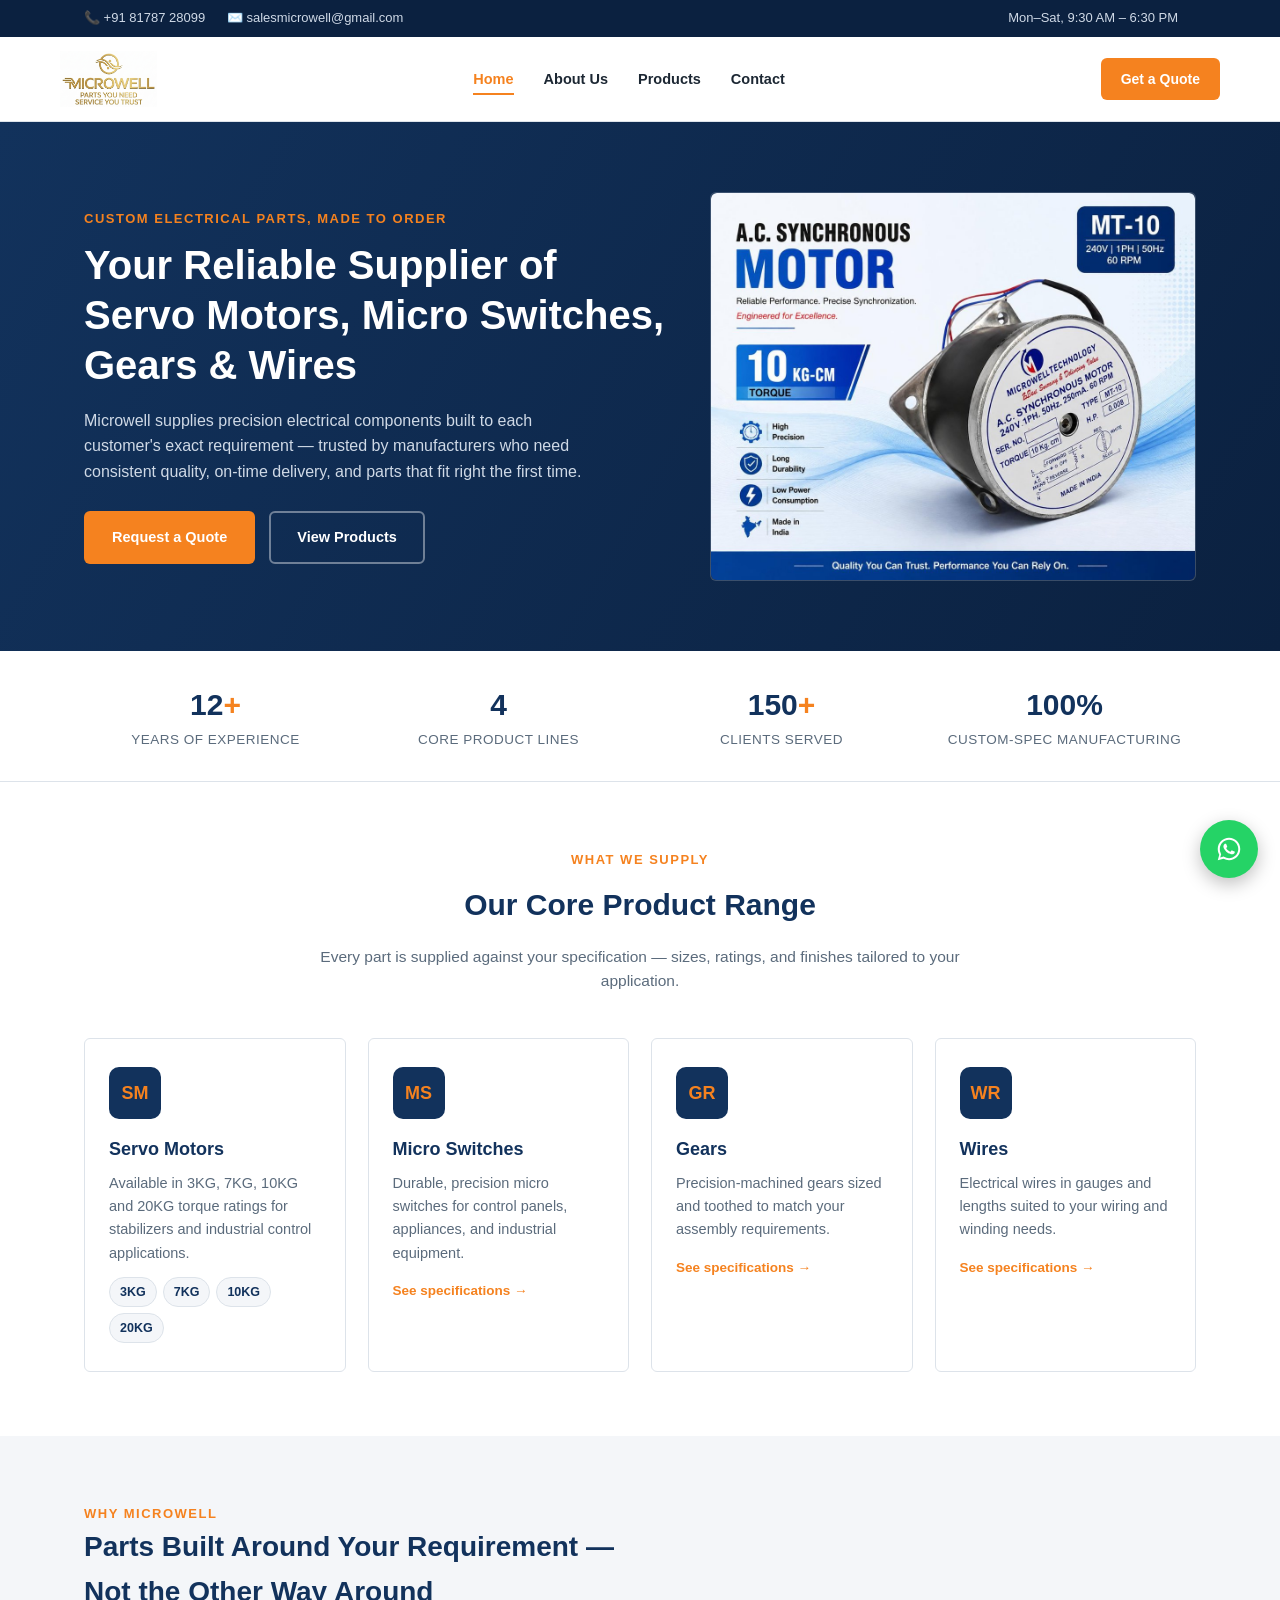
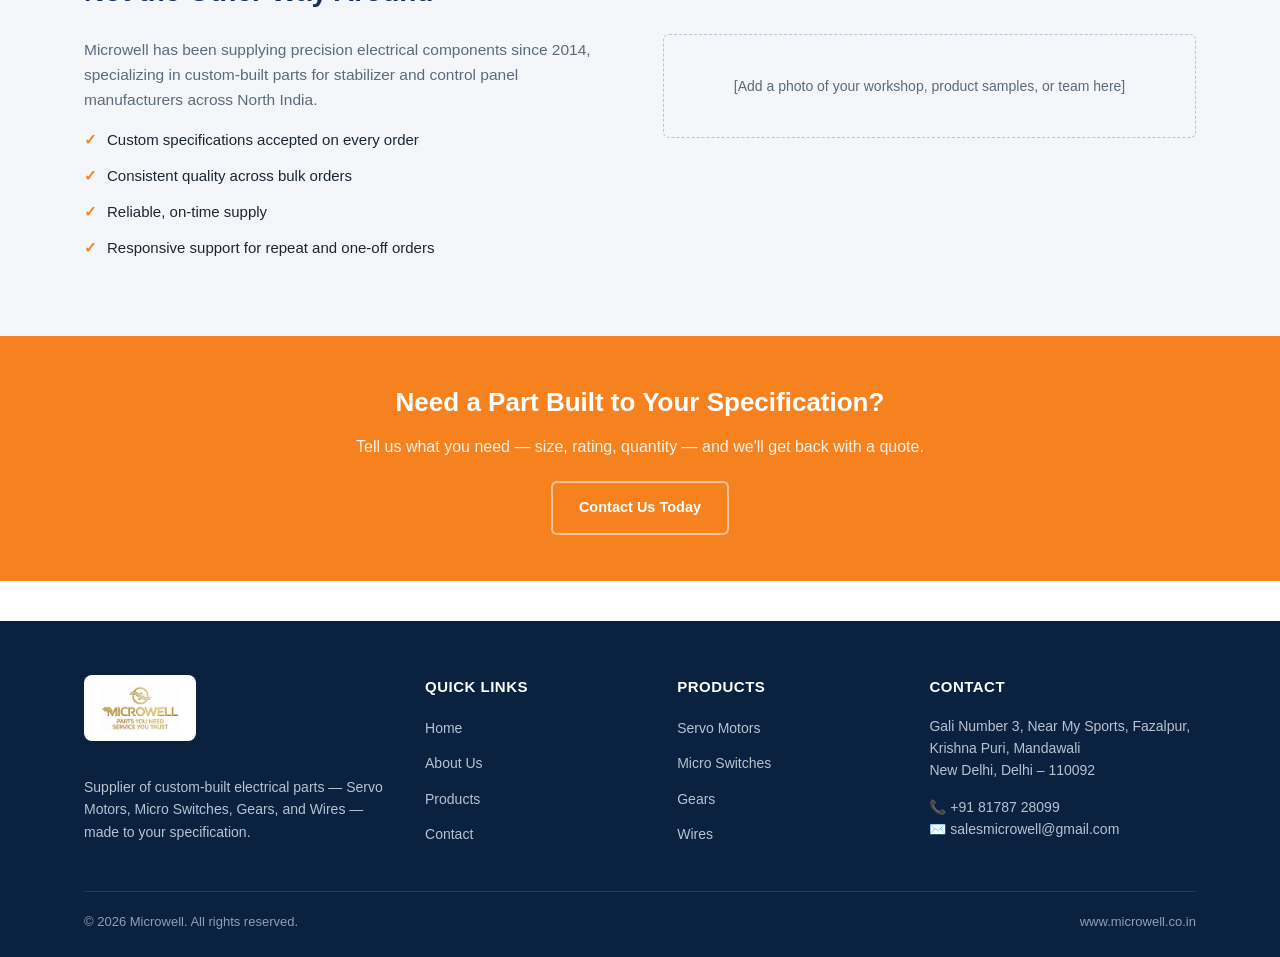
==== index.html @ 6fc6703a "Extract website files from archive to repository root" ====
<!DOCTYPE html>
<html lang="en">
<head>
<meta charset="UTF-8">
<meta name="viewport" content="width=device-width, initial-scale=1.0">
<title>Microwell | Supplier of Servo Motors, Micro Switches, Gears &amp; Wires</title>
<meta name="description" content="Microwell supplies electrical parts — Servo Motors (3KG/7KG/10KG/20KG), Micro Switches, Gears and Wires — built to your specification.">
<link rel="stylesheet" href="style.css">
<link rel="icon" href="assets/logo.png" type="image/png">
</head>
<body>

<div class="topbar">
  <div class="wrap">
    <div class="contact-bits">
      <span>📞 +91 81787 28099</span>
      <span>✉️ salesmicrowell@gmail.com</span>
    </div>
    <div class="contact-bits">
      <span>Mon–Sat, 9:30 AM – 6:30 PM</span>
    </div>
  </div>
</div>

<header class="site-header">
  <div class="wrap nav-row">
    <a href="index.html" class="logo-link"><img src="assets/logo.png" alt="Microwell — Parts You Need, Service You Trust" class="logo-img"></a>
    <nav class="main-nav">
      <ul>
        <li><a href="index.html" class="active">Home</a></li>
        <li><a href="about.html">About Us</a></li>
        <li><a href="products.html">Products</a></li>
        <li><a href="contact.html">Contact</a></li>
      </ul>
    </nav>
    <a href="contact.html" class="nav-cta">Get a Quote</a>
    <button class="menu-toggle" aria-label="Menu">&#9776;</button>
  </div>
</header>

<section class="hero">
  <div class="wrap">
    <div class="hero-text">
      <span class="eyebrow">Custom Electrical Parts, Made to Order</span>
      <h1>Your Reliable Supplier of Servo Motors, Micro Switches, Gears &amp; Wires</h1>
      <p>Microwell supplies precision electrical components built to each customer's exact requirement — trusted by manufacturers who need consistent quality, on-time delivery, and parts that fit right the first time.</p>
      <div class="btn-row">
        <a href="contact.html" class="btn btn-primary">Request a Quote</a>
        <a href="products.html" class="btn btn-outline">View Products</a>
      </div>
    </div>
    <div class="hero-visual">
      <img src="assets/products/servo-10kg.jpg" alt="Microwell 10 KG A.C. Synchronous Servo Motor">
    </div>
  </div>
</section>

<div class="stats">
  <div class="wrap">
    <div class="stat">
      <div class="num">12<span>+</span></div>
      <div class="label">Years of Experience</div>
    </div>
    <div class="stat">
      <div class="num">4</div>
      <div class="label">Core Product Lines</div>
    </div>
    <div class="stat">
      <div class="num">150<span>+</span></div>
      <div class="label">Clients Served</div>
    </div>
    <div class="stat">
      <div class="num">100%</div>
      <div class="label">Custom-Spec Manufacturing</div>
    </div>
  </div>
</div>

<section>
  <div class="wrap">
    <div class="section-head">
      <span class="eyebrow">What We Supply</span>
      <h2>Our Core Product Range</h2>
      <p>Every part is supplied against your specification — sizes, ratings, and finishes tailored to your application.</p>
    </div>
    <div class="grid-4">
      <div class="card">
        <div class="icon">SM</div>
        <h3>Servo Motors</h3>
        <p>Available in 3KG, 7KG, 10KG and 20KG torque ratings for stabilizers and industrial control applications.</p>
        <div class="tag-row">
          <span class="tag">3KG</span><span class="tag">7KG</span><span class="tag">10KG</span><span class="tag">20KG</span>
        </div>
      </div>
      <div class="card">
        <div class="icon">MS</div>
        <h3>Micro Switches</h3>
        <p>Durable, precision micro switches for control panels, appliances, and industrial equipment.</p>
        <a href="products.html" class="card-link">See specifications →</a>
      </div>
      <div class="card">
        <div class="icon">GR</div>
        <h3>Gears</h3>
        <p>Precision-machined gears sized and toothed to match your assembly requirements.</p>
        <a href="products.html" class="card-link">See specifications →</a>
      </div>
      <div class="card">
        <div class="icon">WR</div>
        <h3>Wires</h3>
        <p>Electrical wires in gauges and lengths suited to your wiring and winding needs.</p>
        <a href="products.html" class="card-link">See specifications →</a>
      </div>
    </div>
  </div>
</section>

<section class="alt">
  <div class="wrap two-col">
    <div>
      <span class="eyebrow">Why Microwell</span>
      <h2>Parts Built Around Your Requirement — Not the Other Way Around</h2>
      <p style="color:var(--text-muted); font-size:15.5px;">Microwell has been supplying precision electrical components since 2014, specializing in custom-built parts for stabilizer and control panel manufacturers across North India.</p>
      <ul class="check-list">
        <li><span class="bullet">✓</span> Custom specifications accepted on every order</li>
        <li><span class="bullet">✓</span> Consistent quality across bulk orders</li>
        <li><span class="bullet">✓</span> Reliable, on-time supply</li>
        <li><span class="bullet">✓</span> Responsive support for repeat and one-off orders</li>
      </ul>
    </div>
    <div class="placeholder-box">
      [Add a photo of your workshop, product samples, or team here]
    </div>
  </div>
</section>

<div class="cta-band">
  <div class="wrap">
    <h2>Need a Part Built to Your Specification?</h2>
    <p>Tell us what you need — size, rating, quantity — and we'll get back with a quote.</p>
    <a href="contact.html" class="btn btn-outline">Contact Us Today</a>
  </div>
</div>

<footer class="site-footer">
  <div class="wrap">
    <div class="footer-grid">
      <div>
        <div class="footer-logo-box"><img src="assets/logo.png" alt="Microwell logo"></div>
        <p>Supplier of custom-built electrical parts — Servo Motors, Micro Switches, Gears, and Wires — made to your specification.</p>
      </div>
      <div>
        <h4>Quick Links</h4>
        <ul>
          <li><a href="index.html">Home</a></li>
          <li><a href="about.html">About Us</a></li>
          <li><a href="products.html">Products</a></li>
          <li><a href="contact.html">Contact</a></li>
        </ul>
      </div>
      <div>
        <h4>Products</h4>
        <ul>
          <li><a href="products.html#servo-motor">Servo Motors</a></li>
          <li><a href="products.html#micro-switch">Micro Switches</a></li>
          <li><a href="products.html#gear">Gears</a></li>
          <li><a href="products.html#wire">Wires</a></li>
        </ul>
      </div>
      <div>
        <h4>Contact</h4>
        <p>Gali Number 3, Near My Sports, Fazalpur, Krishna Puri, Mandawali<br>New Delhi, Delhi – 110092</p>
        <p>📞 +91 81787 28099<br>✉️ salesmicrowell@gmail.com</p>
      </div>
    </div>
    <div class="footer-bottom">
      <span>© <span id="year"></span> Microwell. All rights reserved.</span>
      <span>www.microwell.co.in</span>
    </div>
  </div>
</footer>

<!-- WhatsApp click-to-chat: replace 918178728099 with your number (country code + number, no + or spaces) -->
<a href="https://wa.me/918178728099?text=Hi%20Microwell%2C%20I%27d%20like%20to%20enquire%20about%20your%20parts" class="whatsapp-float" target="_blank" rel="noopener" aria-label="Chat on WhatsApp">
  <svg viewBox="0 0 32 32" fill="#ffffff" xmlns="http://www.w3.org/2000/svg"><path d="M16.04 4C9.4 4 4 9.37 4 16c0 2.13.56 4.2 1.62 6.02L4 28l6.15-1.6A11.94 11.94 0 0016.04 28C22.68 28 28 22.63 28 16S22.68 4 16.04 4zm0 21.8c-1.9 0-3.75-.51-5.37-1.47l-.38-.22-3.65.95.98-3.56-.25-.37A9.77 9.77 0 016.2 16c0-5.42 4.42-9.83 9.85-9.83S25.9 10.58 25.9 16s-4.42 9.8-9.86 9.8zm5.4-7.36c-.3-.15-1.75-.86-2.02-.96-.27-.1-.47-.15-.67.15-.2.3-.77.96-.94 1.16-.17.2-.35.22-.65.07-.3-.15-1.24-.46-2.36-1.46-.87-.78-1.46-1.74-1.63-2.04-.17-.3-.02-.46.13-.6.13-.13.3-.35.45-.52.15-.17.2-.3.3-.5.1-.2.05-.37-.02-.52-.08-.15-.67-1.62-.92-2.22-.24-.58-.49-.5-.67-.51h-.57c-.2 0-.52.07-.79.37-.27.3-1.04 1.02-1.04 2.48s1.07 2.87 1.22 3.07c.15.2 2.1 3.2 5.08 4.49.71.31 1.26.49 1.69.63.71.23 1.36.2 1.87.12.57-.08 1.75-.71 2-1.4.25-.68.25-1.27.17-1.4-.07-.13-.27-.2-.57-.35z"/></svg>
</a>

<script>document.getElementById('year').textContent = new Date().getFullYear();</script>
</body>
</html>
---- style.css ----
/* ==========================================================================
   Microwell — shared stylesheet
   Palette: deep industrial blue + safety orange accent (Servokon-style)
   ========================================================================== */

:root {
  --navy: #12325c;
  --navy-dark: #0b2140;
  --orange: #f5821f;
  --orange-dark: #d76c0f;
  --gray-bg: #f4f6f9;
  --gray-border: #dde3ea;
  --text-dark: #1c2733;
  --text-muted: #5b6b7c;
  --white: #ffffff;
  --radius: 6px;
  --max-width: 1160px;
}

* { box-sizing: border-box; }

html { scroll-behavior: smooth; }

body {
  margin: 0;
  font-family: "Segoe UI", Arial, Helvetica, sans-serif;
  color: var(--text-dark);
  background: var(--white);
  line-height: 1.6;
}

a { text-decoration: none; color: inherit; }
img { max-width: 100%; display: block; }
ul { margin: 0; padding: 0; list-style: none; }

.wrap {
  max-width: var(--max-width);
  margin: 0 auto;
  padding: 0 24px;
}

/* ---------- Top bar ---------- */
.topbar {
  background: var(--navy-dark);
  color: #cfd9e6;
  font-size: 13px;
}
.topbar .wrap {
  display: flex;
  justify-content: space-between;
  align-items: center;
  padding-top: 8px;
  padding-bottom: 8px;
  flex-wrap: wrap;
  gap: 6px;
}
.topbar a { color: #cfd9e6; }
.topbar a:hover { color: var(--orange); }
.topbar .contact-bits span { margin-right: 18px; white-space: nowrap; }

/* ---------- Header / Nav ---------- */
header.site-header {
  background: var(--white);
  border-bottom: 1px solid var(--gray-border);
  position: sticky;
  top: 0;
  z-index: 50;
}
.nav-row {
  display: flex;
  align-items: center;
  justify-content: space-between;
  padding: 14px 0;
}
.logo {
  font-size: 26px;
  font-weight: 800;
  color: var(--navy);
  letter-spacing: 0.5px;
}
.logo span { color: var(--orange); }
.logo small {
  display: block;
  font-size: 11px;
  font-weight: 400;
  letter-spacing: 1.5px;
  color: var(--text-muted);
  text-transform: uppercase;
}
.logo-link { display: block; line-height: 0; }
.logo-img { height: 56px; width: auto; }
@media (max-width: 500px) {
  .logo-img { height: 44px; }
}
nav.main-nav ul {
  display: flex;
  gap: 30px;
}
nav.main-nav a {
  font-weight: 600;
  font-size: 14.5px;
  color: var(--text-dark);
  padding: 6px 0;
  border-bottom: 2px solid transparent;
}
nav.main-nav a:hover,
nav.main-nav a.active {
  color: var(--orange);
  border-bottom-color: var(--orange);
}
.nav-cta {
  background: var(--orange);
  color: var(--white) !important;
  padding: 10px 20px;
  border-radius: var(--radius);
  font-weight: 700;
  font-size: 14px;
}
.nav-cta:hover { background: var(--orange-dark); color: var(--white) !important; }

.menu-toggle {
  display: none;
  font-size: 26px;
  background: none;
  border: none;
  cursor: pointer;
  color: var(--navy);
}

/* ---------- Hero ---------- */
.hero {
  background: linear-gradient(120deg, var(--navy) 0%, var(--navy-dark) 100%);
  color: var(--white);
  padding: 70px 0;
}
.hero .wrap {
  display: flex;
  align-items: center;
  gap: 40px;
  flex-wrap: wrap;
}
.hero-text { flex: 1 1 420px; }
.hero-text .eyebrow {
  color: var(--orange);
  font-weight: 700;
  letter-spacing: 1.5px;
  text-transform: uppercase;
  font-size: 13px;
  margin-bottom: 10px;
  display: block;
}
.hero-text h1 {
  font-size: 40px;
  line-height: 1.25;
  margin: 0 0 18px;
}
.hero-text p {
  color: #cfd9e6;
  font-size: 16px;
  max-width: 520px;
  margin-bottom: 26px;
}
.btn-row { display: flex; gap: 14px; flex-wrap: wrap; }
.btn {
  display: inline-block;
  padding: 13px 26px;
  border-radius: var(--radius);
  font-weight: 700;
  font-size: 14.5px;
  border: 2px solid transparent;
}
.btn-primary { background: var(--orange); color: var(--white); }
.btn-primary:hover { background: var(--orange-dark); }
.btn-outline { border-color: #ffffff66; color: var(--white); }
.btn-outline:hover { border-color: var(--white); background: #ffffff14; }

.hero-visual {
  flex: 1 1 320px;
  background: #ffffff10;
  border: 1px solid #ffffff22;
  border-radius: var(--radius);
  padding: 30px;
  min-height: 220px;
  display: flex;
  align-items: center;
  justify-content: center;
  text-align: center;
  color: #cfd9e6;
  font-size: 14px;
}

/* ---------- Stats strip ---------- */
.stats {
  background: var(--white);
  border-bottom: 1px solid var(--gray-border);
}
.stats .wrap {
  display: flex;
  flex-wrap: wrap;
  gap: 20px;
  padding: 30px 24px;
}
.stat {
  flex: 1 1 200px;
  text-align: center;
}
.stat .num {
  font-size: 30px;
  font-weight: 800;
  color: var(--navy);
}
.stat .num span { color: var(--orange); }
.stat .label {
  font-size: 13.5px;
  color: var(--text-muted);
  text-transform: uppercase;
  letter-spacing: 0.5px;
}

/* ---------- Sections ---------- */
section { padding: 64px 0; }
section.alt { background: var(--gray-bg); }

.section-head { text-align: center; max-width: 640px; margin: 0 auto 44px; }
.section-head .eyebrow {
  color: var(--orange);
  font-weight: 700;
  letter-spacing: 1.5px;
  text-transform: uppercase;
  font-size: 13px;
}
.section-head h2 {
  font-size: 30px;
  color: var(--navy);
  margin: 10px 0 12px;
}
.section-head p { color: var(--text-muted); font-size: 15.5px; }

/* ---------- Product cards ---------- */
.grid-4 {
  display: grid;
  grid-template-columns: repeat(4, 1fr);
  gap: 22px;
}
.grid-3 {
  display: grid;
  grid-template-columns: repeat(3, 1fr);
  gap: 22px;
}
.grid-2 {
  display: grid;
  grid-template-columns: repeat(2, 1fr);
  gap: 22px;
}
@media (max-width: 900px) {
  .grid-4 { grid-template-columns: repeat(2, 1fr); }
  .grid-3 { grid-template-columns: repeat(2, 1fr); }
}
@media (max-width: 600px) {
  .grid-4, .grid-3, .grid-2 { grid-template-columns: 1fr; }
}

.card {
  background: var(--white);
  border: 1px solid var(--gray-border);
  border-radius: var(--radius);
  padding: 28px 24px;
  transition: box-shadow .2s, transform .2s;
}
.card:hover {
  box-shadow: 0 10px 24px rgba(18,50,92,0.10);
  transform: translateY(-3px);
}
.card .icon {
  width: 52px;
  height: 52px;
  border-radius: 10px;
  background: var(--navy);
  color: var(--orange);
  font-weight: 800;
  font-size: 18px;
  display: flex;
  align-items: center;
  justify-content: center;
  margin-bottom: 16px;
}
.card h3 { color: var(--navy); font-size: 18px; margin: 0 0 8px; }
.card p { color: var(--text-muted); font-size: 14.5px; margin: 0 0 12px; }
.card .tag-row { display: flex; flex-wrap: wrap; gap: 6px; }
.tag {
  background: var(--gray-bg);
  border: 1px solid var(--gray-border);
  color: var(--navy);
  font-size: 12.5px;
  font-weight: 700;
  padding: 4px 10px;
  border-radius: 999px;
}
.card a.card-link {
  font-weight: 700;
  color: var(--orange);
  font-size: 13.5px;
}

/* ---------- Two column (story / about) ---------- */
.two-col {
  display: flex;
  gap: 46px;
  align-items: center;
  flex-wrap: wrap;
}
.two-col > div { flex: 1 1 380px; }
.two-col h2 { color: var(--navy); font-size: 28px; margin-top: 0; }
.two-col .eyebrow {
  color: var(--orange);
  font-weight: 700;
  letter-spacing: 1.5px;
  text-transform: uppercase;
  font-size: 13px;
}
.check-list li {
  display: flex;
  gap: 10px;
  margin-bottom: 12px;
  color: var(--text-dark);
  font-size: 15px;
}
.check-list li .bullet {
  color: var(--orange);
  font-weight: 900;
}
.placeholder-box {
  background: var(--gray-bg);
  border: 1px dashed #b9c4d1;
  border-radius: var(--radius);
  padding: 40px 20px;
  text-align: center;
  color: var(--text-muted);
  font-size: 14px;
}
.placeholder-box img,
.hero-visual img {
  width: 100%;
  height: auto;
  display: block;
  border-radius: var(--radius);
}
.hero-visual { padding: 0; overflow: hidden; min-height: 0; }

/* ---------- Servo motor photo gallery ---------- */
.photo-gallery {
  display: grid;
  grid-template-columns: repeat(4, 1fr);
  gap: 18px;
  margin-top: 26px;
}
@media (max-width: 900px) {
  .photo-gallery { grid-template-columns: repeat(2, 1fr); }
}
@media (max-width: 600px) {
  .photo-gallery { grid-template-columns: 1fr; }
}
.photo-card {
  background: var(--white);
  border: 1px solid var(--gray-border);
  border-radius: var(--radius);
  overflow: hidden;
  text-align: center;
}
.photo-card img { width: 100%; height: 150px; object-fit: cover; display: block; }
.photo-card p {
  margin: 0;
  padding: 10px 8px;
  font-size: 13.5px;
  font-weight: 700;
  color: var(--navy);
}
.photo-card-pending {
  border-style: dashed;
  border-color: #b9c4d1;
  display: flex;
  align-items: center;
  justify-content: center;
  min-height: 150px;
}
.photo-card-pending p {
  color: var(--text-muted);
  font-weight: 400;
  font-style: italic;
}

/* ---------- Table (specs) ---------- */
table.specs {
  width: 100%;
  border-collapse: collapse;
  background: var(--white);
  border: 1px solid var(--gray-border);
  border-radius: var(--radius);
  overflow: hidden;
}
table.specs th, table.specs td {
  padding: 12px 16px;
  border-bottom: 1px solid var(--gray-border);
  text-align: left;
  font-size: 14.5px;
}
table.specs th {
  background: var(--navy);
  color: var(--white);
  font-weight: 700;
}
table.specs tr:last-child td { border-bottom: none; }
table.specs tr:nth-child(even) td { background: var(--gray-bg); }

/* ---------- CTA band ---------- */
.cta-band {
  background: var(--orange);
  color: var(--white);
  text-align: center;
  padding: 46px 0;
}
.cta-band h2 { margin: 0 0 10px; font-size: 26px; }
.cta-band p { margin: 0 0 22px; color: #fff2e5; }
.cta-band .btn-outline { border-color: #ffffff88; color: var(--white); }

/* ---------- Contact ---------- */
.contact-grid {
  display: grid;
  grid-template-columns: 1fr 1.2fr;
  gap: 36px;
}
@media (max-width: 850px) {
  .contact-grid { grid-template-columns: 1fr; }
}
.contact-info .item {
  display: flex;
  gap: 14px;
  margin-bottom: 22px;
}
.contact-info .item .ic {
  width: 42px;
  height: 42px;
  border-radius: 8px;
  background: var(--navy);
  color: var(--orange);
  display: flex;
  align-items: center;
  justify-content: center;
  font-weight: 800;
  flex-shrink: 0;
}
.contact-info .item h4 { margin: 0 0 4px; color: var(--navy); font-size: 15px; }
.contact-info .item p { margin: 0; color: var(--text-muted); font-size: 14.5px; }

form.enquiry {
  background: var(--white);
  border: 1px solid var(--gray-border);
  border-radius: var(--radius);
  padding: 26px;
}
form.enquiry .row { display: flex; gap: 16px; flex-wrap: wrap; margin-bottom: 16px; }
form.enquiry .field { flex: 1 1 200px; display: flex; flex-direction: column; gap: 6px; }
form.enquiry label { font-size: 13.5px; font-weight: 700; color: var(--navy); }
form.enquiry input, form.enquiry select, form.enquiry textarea {
  padding: 11px 12px;
  border: 1px solid var(--gray-border);
  border-radius: var(--radius);
  font-size: 14.5px;
  font-family: inherit;
}
form.enquiry textarea { resize: vertical; min-height: 110px; }
form.enquiry .note {
  font-size: 12.5px;
  color: var(--text-muted);
  margin-top: 4px;
}

.map-box {
  border: 1px solid var(--gray-border);
  border-radius: var(--radius);
  overflow: hidden;
  margin-top: 26px;
}
.map-box iframe { width: 100%; height: 280px; border: 0; display: block; }

/* ---------- Footer ---------- */
footer.site-footer {
  background: var(--navy-dark);
  color: #b7c3d1;
  padding: 54px 0 24px;
  margin-top: 40px;
}
.footer-grid {
  display: grid;
  grid-template-columns: 1.4fr 1fr 1fr 1.2fr;
  gap: 30px;
  margin-bottom: 34px;
}
@media (max-width: 850px) {
  .footer-grid { grid-template-columns: 1fr 1fr; }
}
@media (max-width: 500px) {
  .footer-grid { grid-template-columns: 1fr; }
}
.footer-grid h4 {
  color: var(--white);
  font-size: 15px;
  margin: 0 0 16px;
  text-transform: uppercase;
  letter-spacing: 0.5px;
}
.footer-grid p, .footer-grid a { font-size: 14px; color: #b7c3d1; }
.footer-grid li { margin-bottom: 10px; }
.footer-grid a:hover { color: var(--orange); }
.footer-logo { font-size: 22px; font-weight: 800; color: var(--white); margin-bottom: 14px; }
.footer-logo span { color: var(--orange); }
.footer-logo-box {
  display: inline-block;
  background: var(--white);
  padding: 10px 16px;
  border-radius: 8px;
  margin-bottom: 14px;
  line-height: 0;
}
.footer-logo-box img { height: 46px; width: auto; }
.footer-bottom {
  border-top: 1px solid #ffffff1a;
  padding-top: 20px;
  display: flex;
  justify-content: space-between;
  flex-wrap: wrap;
  gap: 10px;
  font-size: 13px;
  color: #8fa0b3;
}

@media (max-width: 850px) {
  nav.main-nav { display: none; }
  .menu-toggle { display: block; }
  .nav-row { flex-wrap: wrap; }
}

/* ---------- WhatsApp floating button ---------- */
.whatsapp-float {
  position: fixed;
  right: 22px;
  bottom: 22px;
  width: 58px;
  height: 58px;
  background: #25D366;
  border-radius: 50%;
  display: flex;
  align-items: center;
  justify-content: center;
  box-shadow: 0 6px 18px rgba(0,0,0,0.25);
  z-index: 100;
  transition: transform .15s;
}
.whatsapp-float:hover { transform: scale(1.06); }
.whatsapp-float svg { width: 30px; height: 30px; }
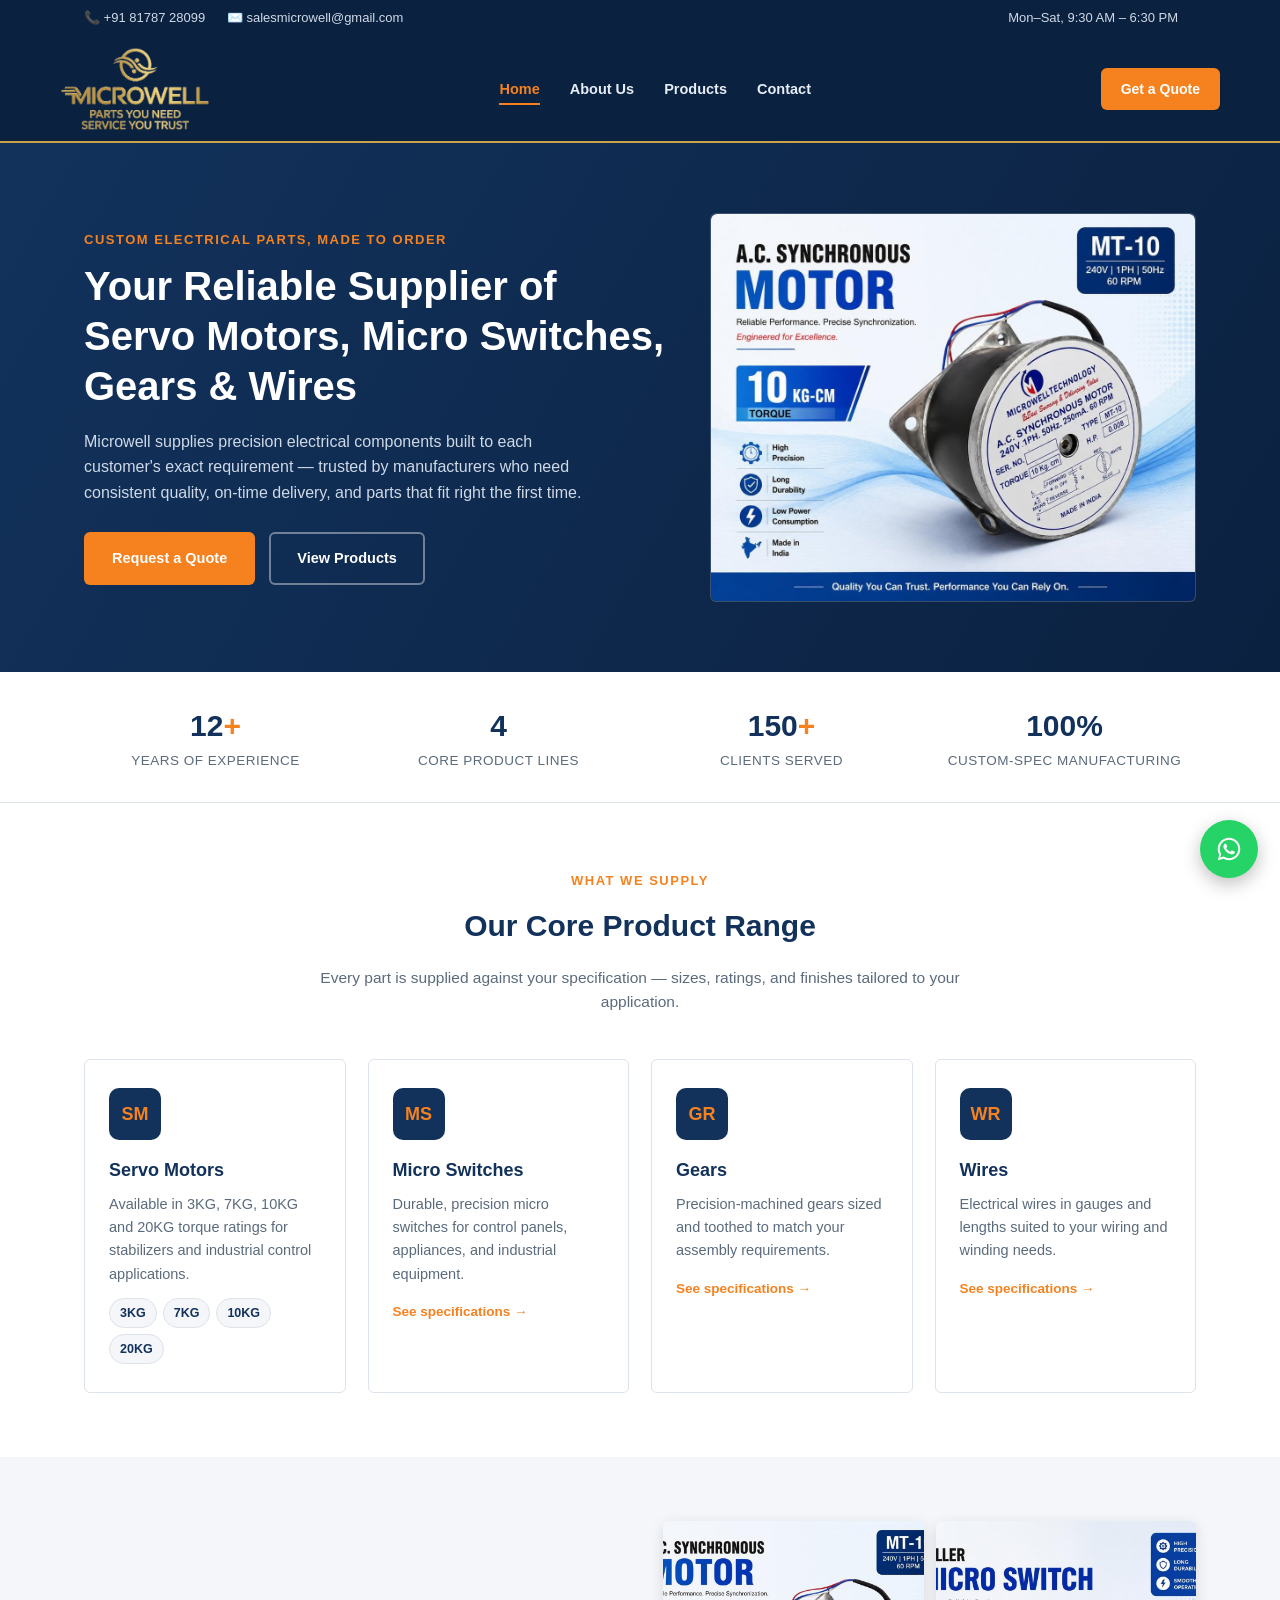
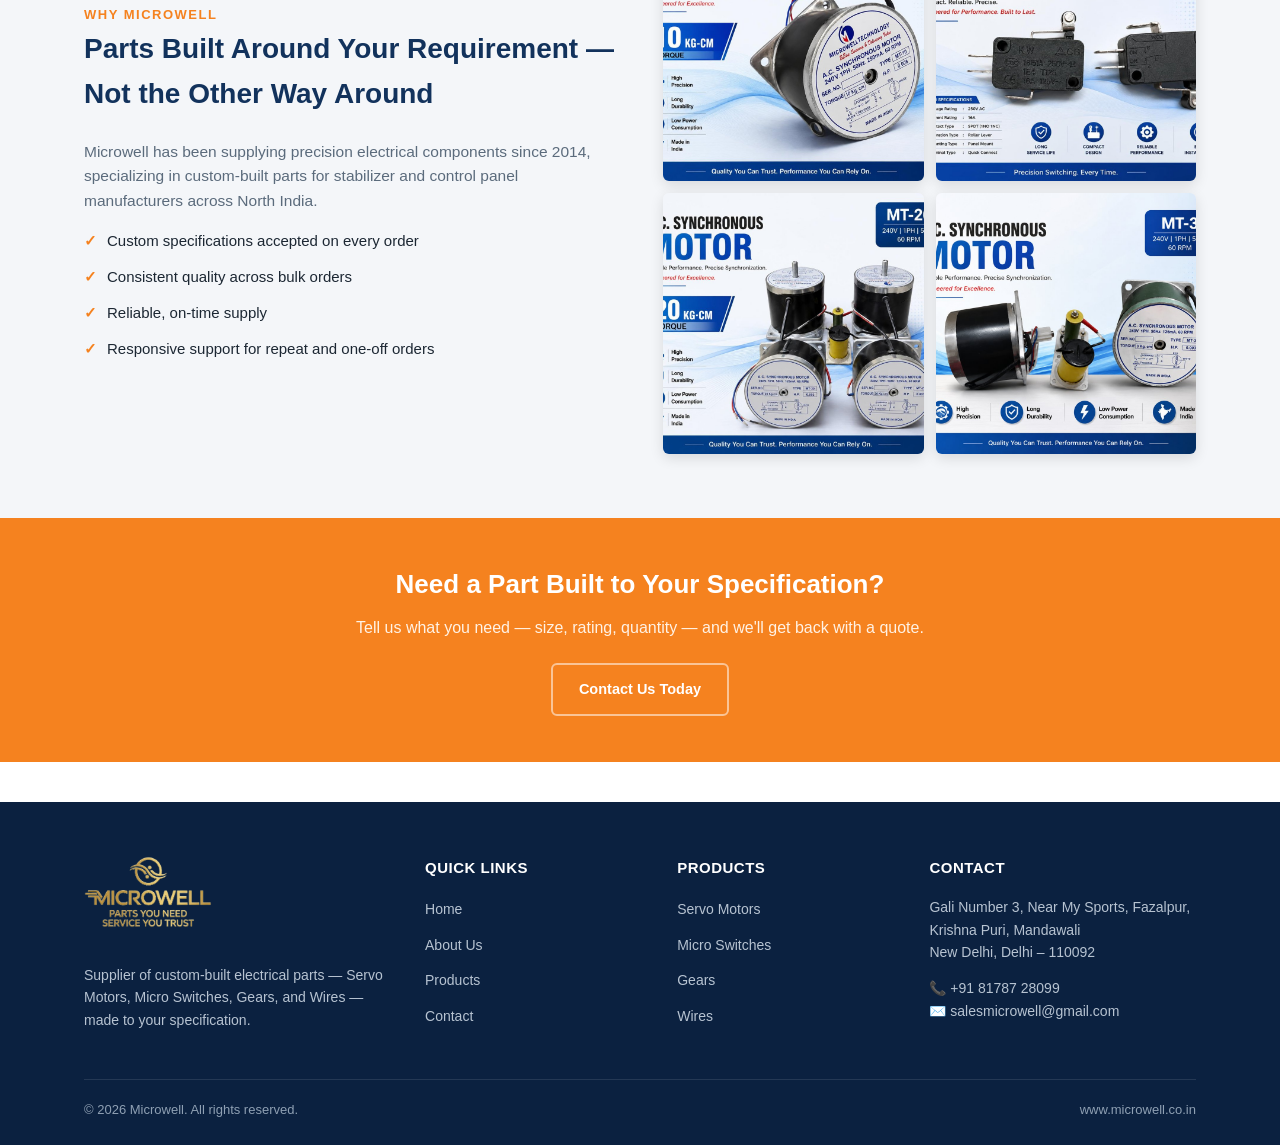
==== commit 56d4d6e9: "Update index.html" ====
--- a/index.html
+++ b/index.html
@@ -127,8 +127,11 @@
         <li><span class="bullet">✓</span> Responsive support for repeat and one-off orders</li>
       </ul>
     </div>
-    <div class="placeholder-box">
-      [Add a photo of your workshop, product samples, or team here]
+    <div class="placeholder-box" style="padding:0;border:none;background:none;display:grid;grid-template-columns:1fr 1fr;gap:12px;">
+      <img src="assets/products/servo-10kg.jpg" alt="Microwell 10 kg-cm AC synchronous servo motor" loading="lazy" style="aspect-ratio:1/1;object-fit:cover;box-shadow:0 4px 14px rgba(0,0,0,.12);">
+      <img src="assets/products/micro-switch.jpg" alt="Microwell roller lever micro switch" loading="lazy" style="aspect-ratio:1/1;object-fit:cover;box-shadow:0 4px 14px rgba(0,0,0,.12);">
+      <img src="assets/products/servo-20kg.jpg" alt="Microwell 20 kg-cm AC synchronous servo motor" loading="lazy" style="aspect-ratio:1/1;object-fit:cover;box-shadow:0 4px 14px rgba(0,0,0,.12);">
+      <img src="assets/products/servo-3kg.jpg" alt="Microwell 3 kg-cm AC synchronous servo motor" loading="lazy" style="aspect-ratio:1/1;object-fit:cover;box-shadow:0 4px 14px rgba(0,0,0,.12);">
     </div>
   </div>
 </section>
@@ -185,5 +188,16 @@
 </a>
 
 <script>document.getElementById('year').textContent = new Date().getFullYear();</script>
+<script>
+/* WhatsApp: use the official api.whatsapp.com/send link so the supplier's number is kept on phone, desktop app and WhatsApp Web */
+(function(){
+  document.querySelectorAll('a[href*="wa.me/"], a[href*="web.whatsapp.com/send"]').forEach(function(a){
+    var u = new URL(a.href);
+    var phone = (u.searchParams.get('phone') || u.pathname).replace(/\D/g,'') || '918178728099';
+    var text = u.searchParams.get('text');
+    a.href = 'https://api.whatsapp.com/send/?phone=' + phone + (text ? '&text=' + encodeURIComponent(text) : '') + '&type=phone_number&app_absent=0';
+  });
+})();
+</script>
 </body>
 </html>
--- a/style.css
+++ b/style.css
@@ -60,8 +60,8 @@
 
 /* ---------- Header / Nav ---------- */
 header.site-header {
-  background: var(--white);
-  border-bottom: 1px solid var(--gray-border);
+  background: var(--navy-dark);
+  border-bottom: 2px solid #c9a24a;
   position: sticky;
   top: 0;
   z-index: 50;
@@ -70,7 +70,7 @@
   display: flex;
   align-items: center;
   justify-content: space-between;
-  padding: 14px 0;
+  padding: 10px 0;
 }
 .logo {
   font-size: 26px;
@@ -88,9 +88,9 @@
   text-transform: uppercase;
 }
 .logo-link { display: block; line-height: 0; }
-.logo-img { height: 56px; width: auto; }
+.logo-img { height: 84px; width: auto; }
 @media (max-width: 500px) {
-  .logo-img { height: 44px; }
+  .logo-img { height: 62px; }
 }
 nav.main-nav ul {
   display: flex;
@@ -99,7 +99,7 @@
 nav.main-nav a {
   font-weight: 600;
   font-size: 14.5px;
-  color: var(--text-dark);
+  color: #e6edf5;
   padding: 6px 0;
   border-bottom: 2px solid transparent;
 }
@@ -124,7 +124,7 @@
   background: none;
   border: none;
   cursor: pointer;
-  color: var(--navy);
+  color: #ffffff;
 }
 
 /* ---------- Hero ---------- */
@@ -516,13 +516,13 @@
 .footer-logo span { color: var(--orange); }
 .footer-logo-box {
   display: inline-block;
-  background: var(--white);
-  padding: 10px 16px;
+  background: transparent;
+  padding: 0;
   border-radius: 8px;
   margin-bottom: 14px;
   line-height: 0;
 }
-.footer-logo-box img { height: 46px; width: auto; }
+.footer-logo-box img { height: 72px; width: auto; }
 .footer-bottom {
   border-top: 1px solid #ffffff1a;
   padding-top: 20px;
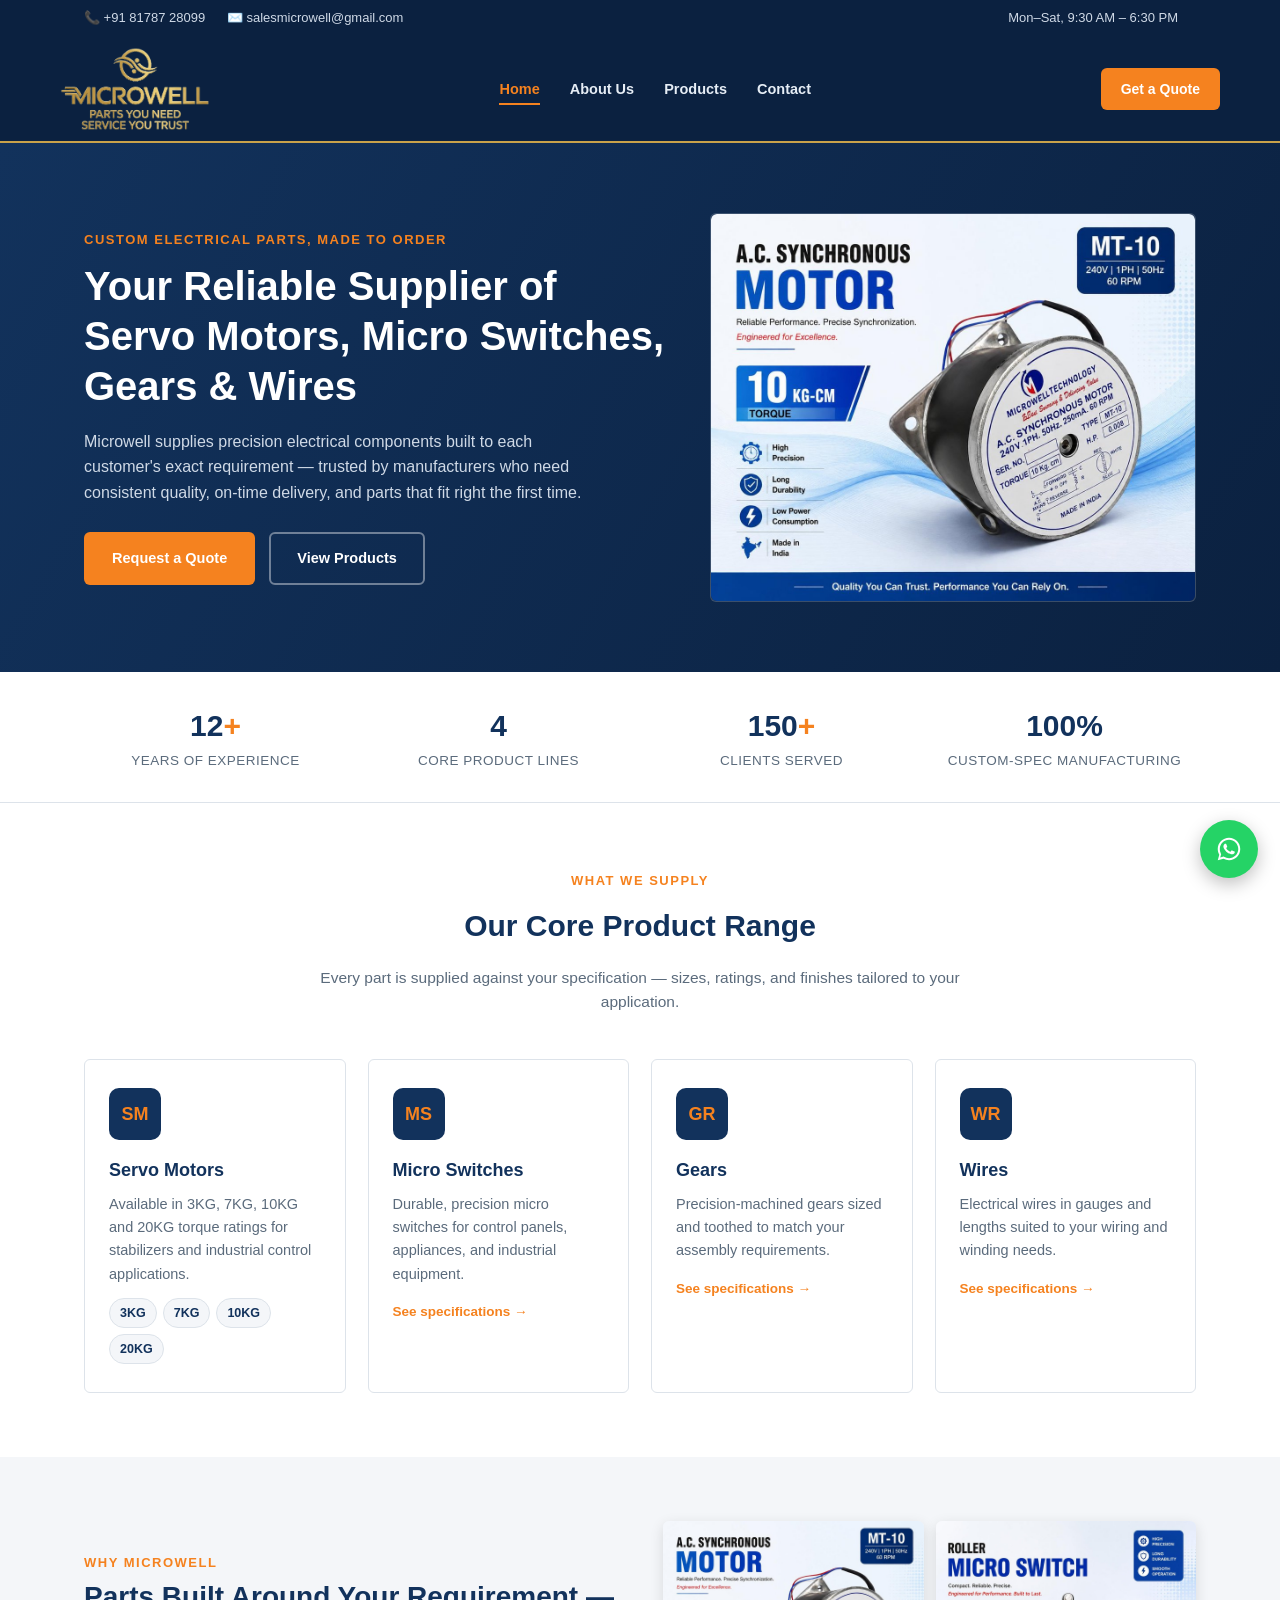
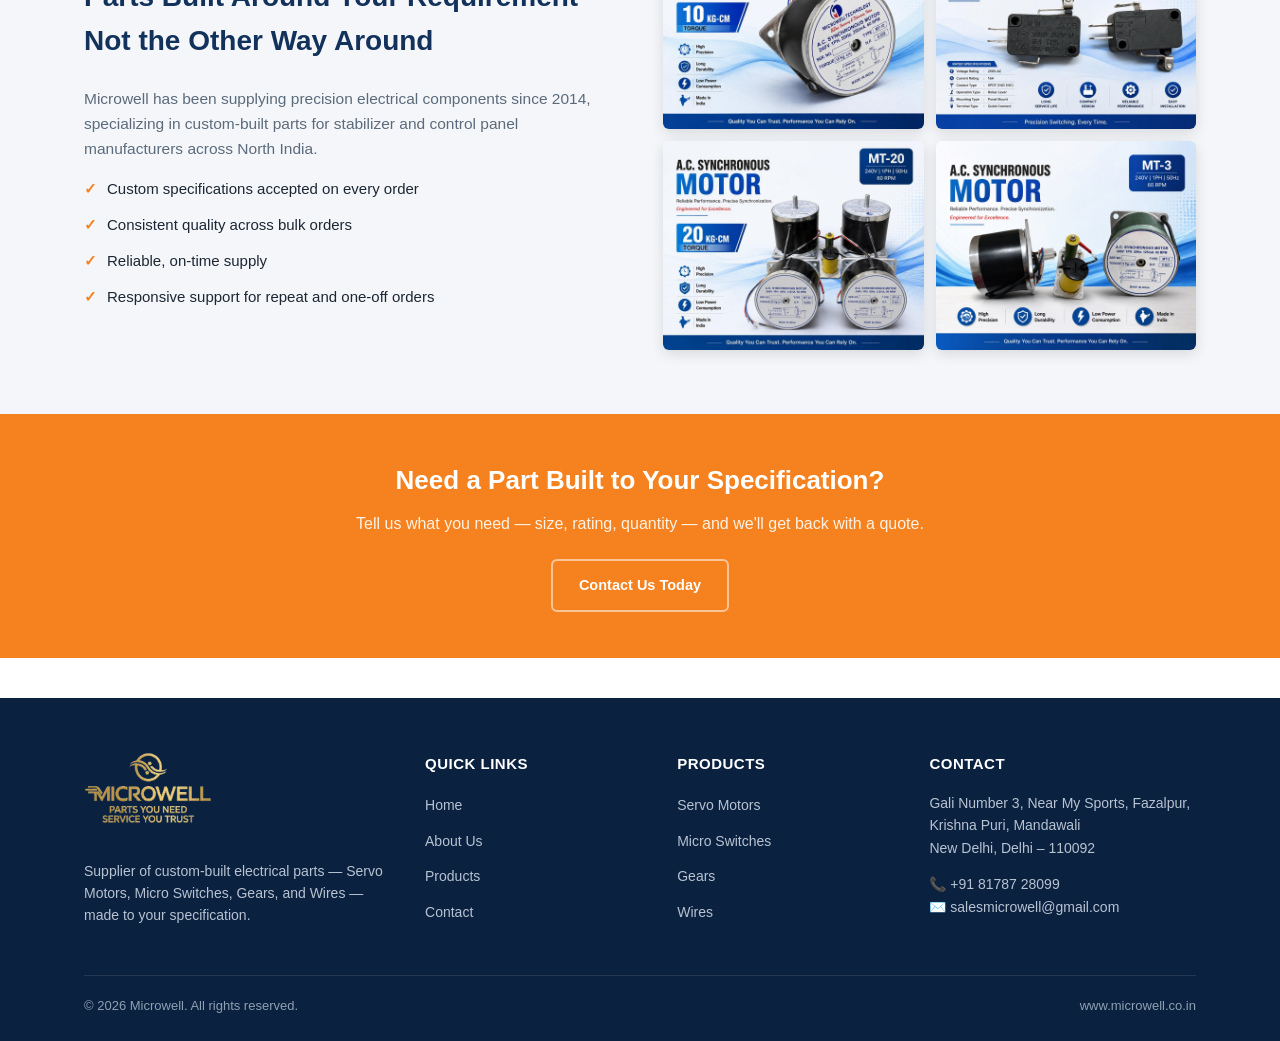
==== commit 2005a48f: "Update index.html" ====
--- a/index.html
+++ b/index.html
@@ -128,10 +128,10 @@
       </ul>
     </div>
     <div class="placeholder-box" style="padding:0;border:none;background:none;display:grid;grid-template-columns:1fr 1fr;gap:12px;">
-      <img src="assets/products/servo-10kg.jpg" alt="Microwell 10 kg-cm AC synchronous servo motor" loading="lazy" style="aspect-ratio:1/1;object-fit:cover;box-shadow:0 4px 14px rgba(0,0,0,.12);">
-      <img src="assets/products/micro-switch.jpg" alt="Microwell roller lever micro switch" loading="lazy" style="aspect-ratio:1/1;object-fit:cover;box-shadow:0 4px 14px rgba(0,0,0,.12);">
-      <img src="assets/products/servo-20kg.jpg" alt="Microwell 20 kg-cm AC synchronous servo motor" loading="lazy" style="aspect-ratio:1/1;object-fit:cover;box-shadow:0 4px 14px rgba(0,0,0,.12);">
-      <img src="assets/products/servo-3kg.jpg" alt="Microwell 3 kg-cm AC synchronous servo motor" loading="lazy" style="aspect-ratio:1/1;object-fit:cover;box-shadow:0 4px 14px rgba(0,0,0,.12);">
+      <img src="assets/products/servo-10kg.jpg" alt="Microwell 10 kg-cm AC synchronous servo motor" loading="lazy" style="aspect-ratio:5/4;object-fit:cover;box-shadow:0 4px 14px rgba(0,0,0,.12);">
+      <img src="assets/products/micro-switch.jpg" alt="Microwell roller lever micro switch" loading="lazy" style="aspect-ratio:5/4;object-fit:cover;box-shadow:0 4px 14px rgba(0,0,0,.12);">
+      <img src="assets/products/servo-20kg.jpg" alt="Microwell 20 kg-cm AC synchronous servo motor" loading="lazy" style="aspect-ratio:5/4;object-fit:cover;box-shadow:0 4px 14px rgba(0,0,0,.12);">
+      <img src="assets/products/servo-3kg.jpg" alt="Microwell 3 kg-cm AC synchronous servo motor" loading="lazy" style="aspect-ratio:5/4;object-fit:cover;box-shadow:0 4px 14px rgba(0,0,0,.12);">
     </div>
   </div>
 </section>
